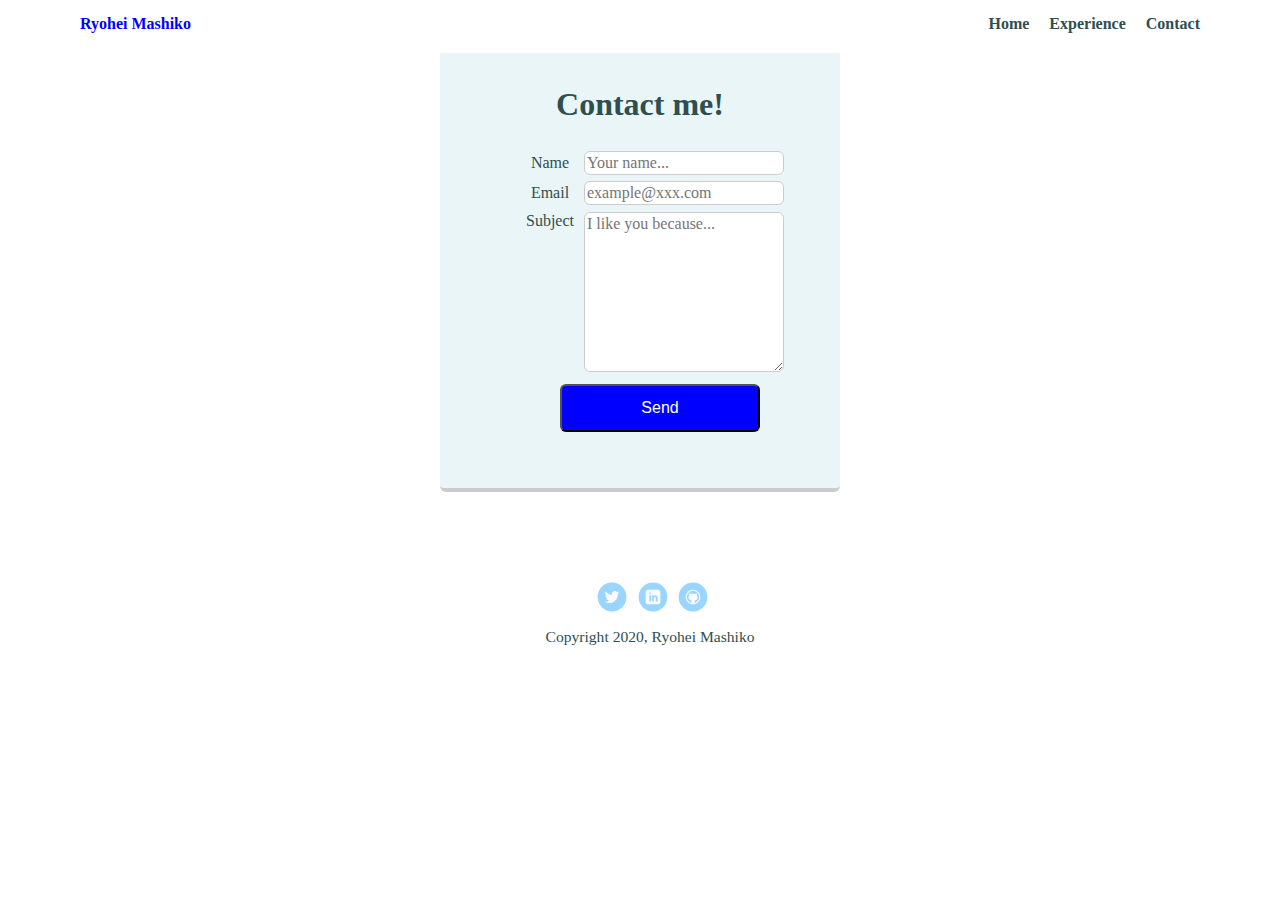
==== contact.html @ 9ba8de2b "Update" ====
<!doctype html>
<html lang="en">
<head>
  <meta charset="utf-8">
  <title>Ryohei Mashiko's Profile</title>
  <meta name="viewport" content="width=device-width, initial-scale=1.0">
  <link rel="stylesheet" href="styles.css">
  <link href="https://fonts.googleapis.com/css?family=Muli%7CRoboto:400,300,500,700,900" rel="stylesheet"></head>
  <body>
    
    <nav class="main-nav">
      <ul class="nav">
        <li class="name">Ryohei Mashiko</li>
        <li><a href="index.html">Home</a></li>
        <li><a href="experience.html">Experience</a></li>
        <li><a href="contact.html">Contact</a></li>
      </ul>
    </nav>
    
    <main class="flex">
      <article class="contact">
        <form>
          <h1>Contact me!</h1>
          <ul>
            <li>
              <label for="Name">Name</label>
              <input type="text" id="Name" name="Name" placeholder="Your name...">
            </li>
            <li>
              <label for="Email">Email</label>
              <input id="Email" name="Email" placeholder="example@xxx.com">
            </li>
            <li>
              <label for="Subject">Subject</label>
              <textarea id="Subject" name="Subject" placeholder="I like you because..."></textarea>
            </li>
            <li class="button">
              <button class="button" type="Submit">Send</button>
            </li> 
          </ul>
        </form>
      </article>
    </main>
    
    <footer>
      <ul>
        <li><a href="#" class="social twitter">Twitter</a></li>
        <li><a href="#" class="social linkedin">LinkedIn</a></li>
        <li><a href="#" class="social github">Github</a></li>
      </ul>
      <p class="copyright">Copyright 2020, Ryohei Mashiko</p>
    </footer>
  </body>
</head>
</html>
---- styles.css ----
/* Global Layout Set-up */
* { 
  box-sizing: border-box;
}
  
body {
  margin: 0;
  padding: 0;
  text-align: center;
  font-family: 'Times New Roman';
  color: darkslategray;
  background: rgb(255, 255, 255);
}
/* Link Styles */

a {
  text-decoration: none;
  color: darkslategrey;
}


/* Section Styles */

.main-nav {
  width: 100%;
  background: white;
  min-height: 30px;
  padding: 10px;
  position: fixed;
  text-align: center;
}
.nav {
  display: flex;
  justify-content: space-around;
  font-weight: 700;
  list-style-type: none;
  margin: 0 auto;
  padding: 0;
}

.nav .name {
    display: block;
    margin-right: auto;
    color: blue;
}
.nav li {
  padding: 5px 10px 10px 10px;
}
.nav a {
  transition: all .5s;
}
.nav a:hover {
  color: skyblue
}

header {
  text-align: center;
  background: url('imgs/img back.jpg') no-repeat top center ;
  background-size: cover;
  overflow: hidden;
  padding-top: 60px;
}

.experience_back {
  text-align: center;
  background: url('imgs/img experience.jpg') no-repeat top center ;
  background-size: cover;
  overflow: hidden;
  padding-top: 60px;
  background-position: 0% 60%;
}
header {
  line-height: 1.5;
}
header .profile-image {
  margin-top: 50px;
  width: 150px;
  height: 150px;
  border-radius: 5px;
  border: 5px solid white;
  transition: all 1.5s;
}
header .profile-image:hover {
  transform: scale(1.2) rotate(360deg);
}
.tag {
  background-color: white;
  color: darkslategrey;
  padding: 10px;
  border-radius: 5px;
  display: table;
  margin: 10px auto;
  letter-spacing: 0.1rem;
} 

.exp{
  margin:10%;
}
.location {
  background-color:white;
  color: darkslategrey;
}
.card {
  margin: 30px;
  padding: 20px 40px 40px;
  max-width: 500px;
  text-align: left;
  background: rgb(234, 245, 248);
  border-bottom: 4px solid #ccc;
  border-radius: 6px;
  transition: all .5s;
}
.card:hover {
  border-color: skyblue;
}

/* added function about list of experience */
.cardlist li {
  padding-top: 0.3rem;

}

ul.skills {
  padding: 0;
  text-align: center;
}

.skills li {
  border-radius: 6px;
  display: inline-block;
  background: blue;
  color: white;
  padding: 5px 10px;
  margin: 2px;
}

.skills li:nth-child(odd) {
  background: #0399ff;
}

footer {
  width: 100%;
  min-height: 30px;
  padding: 20px 0 40px 20px;
}

footer .copyright {
  top: -8px;
  font-size: .75em;
}

footer ul {
  list-style-type: none;
  margin: 0;
  padding: 0;
}

footer ul li {
  display: inline-block;
}

a.social {
  display: inline-block;
  text-indent: -9999px;
  margin-left: 5px;
  width: 30px;
  height: 30px;
  background-size: 30px 30px;
  opacity: .4;
  transition: all .5s;
}
a.twitter {
  background-image: url(imgs/twitter.svg);
}
a.linkedin {
  background-image: url(imgs/linkedin.svg);
}
a.github {
  background-image: url(imgs/github.svg);
}
a.social:hover {
  opacity: 1;
}
.clearfix {
  clear: both;
}

/* Styles for larger screens */
@media screen and (min-width: 720px) {
  
  .flex {
      display: -ms-flexbox;      /* TWEENER - IE 10 */
      display: flex; 
      max-width: 1200px;
      -ms-flex-pack: distribute;
      justify-content: space-around;
      margin: 0 auto;
  }

  header {
    min-height: 470px;
  }

  .nav {
    max-width: 1200px;
    padding: 0 30px;
  }


  main {
    padding-top: 20px;
  }

  main p {
    line-height: 1.6em;
  }

  footer {
    font-size: 1.3em;
    max-width: 1200px;
    margin: 40px auto;
  }

}

  /* CSS for contact.html */
 form {
  margin: 30px;
  padding: 20px 40px 40px;
  width: 400px;
  text-align: left;
  background: rgb(234, 245, 248);
  border-bottom: 4px solid #ccc;
  border-radius: 6px;
  transition: all .5s;
 }

 form:hover {
  border-color: skyblue;
}
  h1 {
  margin-top: 1rem;
  text-align: center;
  }

  .contact ul {
    list-style: none;
  }

  .contact li {
    padding-top: 0.4rem;
  }

  label {
    display: inline-block;
    width: 60px;
    text-align: center;
  }
 
  input, textarea {
    font: 1em 'Times New Roman';
    width: 200px;
    border-radius: 6px;
    border: 1px solid#ccc;
    height: 1.5rem;
  }
  textarea {
    vertical-align: top;
    height: 10rem;
  }

  .button {
    text-align: center;
  }
  button {
    display: inline-block;
    width: 200px;
    /* margin-left: 64px; */
    height: 3rem;
    border-radius: 6px;
    background-color: blue;
    color: white;
    font-size: 1rem;
    transition: all 0.5s;
    margin-top: 0.4rem;
  }

  button:hover {
    background-color: skyblue;
  }
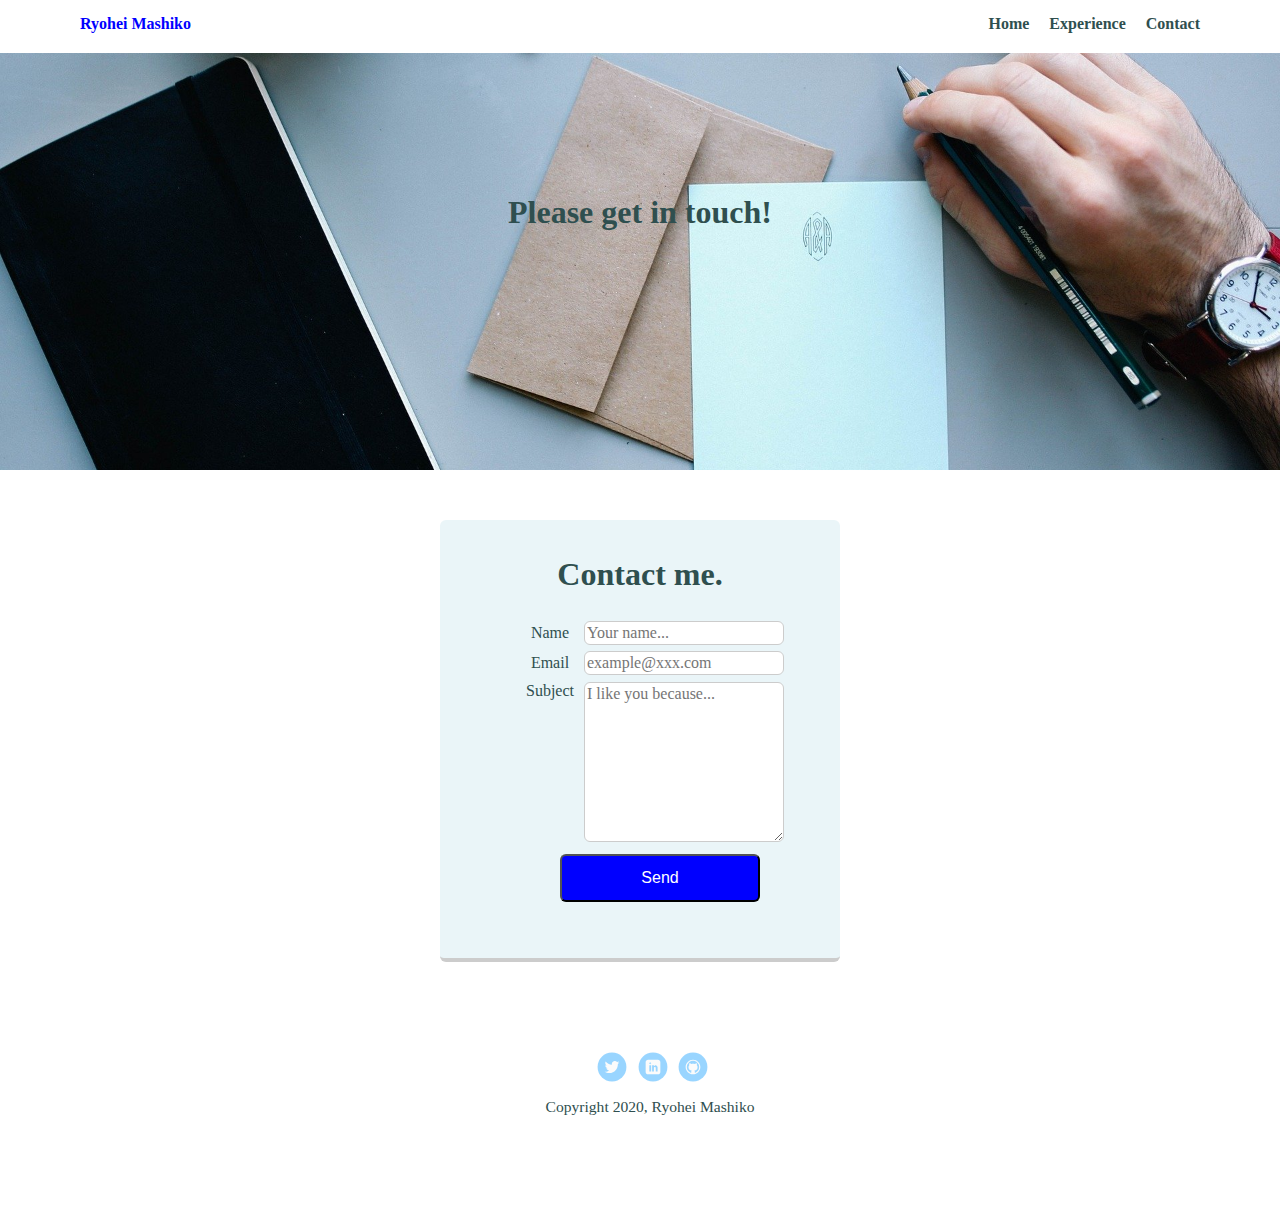
==== commit dfdd5b83: "Updated." ====
--- a/contact.html
+++ b/contact.html
@@ -7,7 +7,7 @@
   <link rel="stylesheet" href="styles.css">
   <link href="https://fonts.googleapis.com/css?family=Muli%7CRoboto:400,300,500,700,900" rel="stylesheet"></head>
   <body>
-    
+
     <nav class="main-nav">
       <ul class="nav">
         <li class="name">Ryohei Mashiko</li>
@@ -16,11 +16,15 @@
         <li><a href="contact.html">Contact</a></li>
       </ul>
     </nav>
+
+    <header class="contact_back">
+      <h1 class="name exp">Please get in touch!</h1>
+    </header>
     
     <main class="flex">
       <article class="contact">
         <form>
-          <h1>Contact me!</h1>
+          <h1>Contact me.</h1>
           <ul>
             <li>
               <label for="Name">Name</label>
--- a/styles.css
+++ b/styles.css
@@ -64,6 +64,14 @@
 .experience_back {
   text-align: center;
   background: url('imgs/img experience.jpg') no-repeat top center ;
+  background-size: cover;
+  overflow: hidden;
+  padding-top: 60px;
+  background-position: 0% 60%;
+}
+.contact_back {
+  text-align: center;
+  background: url('imgs/img contact.jpg') no-repeat top center ;
   background-size: cover;
   overflow: hidden;
   padding-top: 60px;
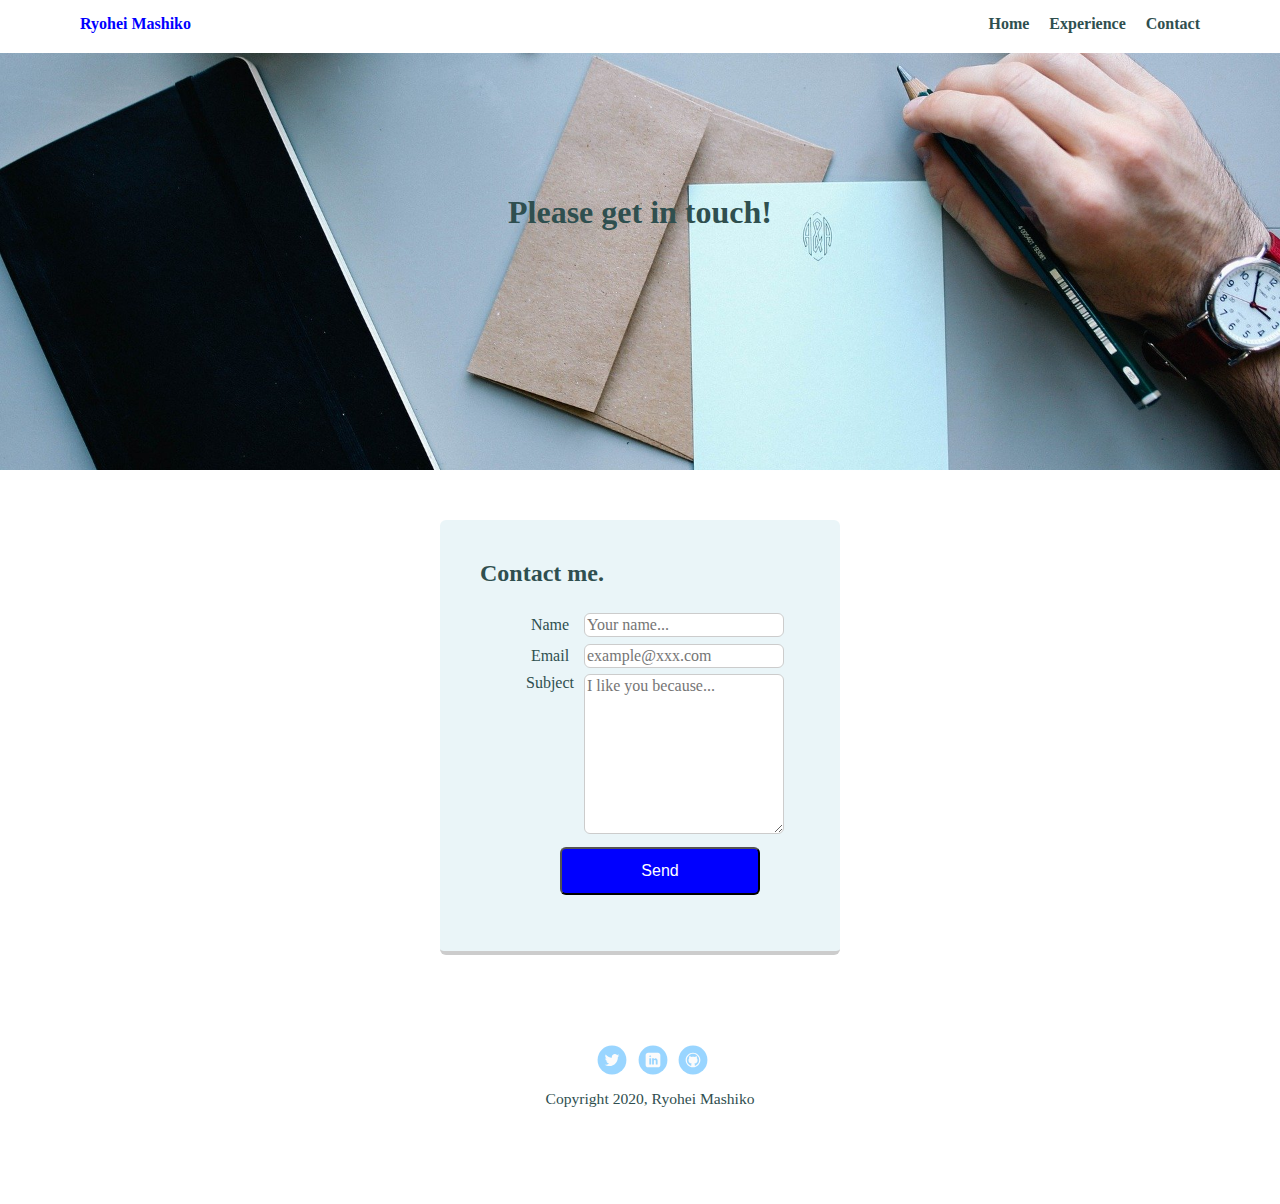
==== commit d8e5dd5a: "Update." ====
--- a/contact.html
+++ b/contact.html
@@ -16,7 +16,7 @@
         <li><a href="contact.html">Contact</a></li>
       </ul>
     </nav>
-
+    
     <header class="contact_back">
       <h1 class="name exp">Please get in touch!</h1>
     </header>
@@ -24,7 +24,7 @@
     <main class="flex">
       <article class="contact">
         <form>
-          <h1>Contact me.</h1>
+          <h2>Contact me.</h2>
           <ul>
             <li>
               <label for="Name">Name</label>
@@ -48,12 +48,11 @@
     
     <footer>
       <ul>
-        <li><a href="#" class="social twitter">Twitter</a></li>
-        <li><a href="#" class="social linkedin">LinkedIn</a></li>
-        <li><a href="#" class="social github">Github</a></li>
+        <li><a href="https://twitter.com/home" class="social twitter">Twitter</a></li>
+        <li><a href="https://www.linkedin.com/" class="social linkedin">LinkedIn</a></li>
+        <li><a href="https://github.com/" class="social github">Github</a></li>
       </ul>
       <p class="copyright">Copyright 2020, Ryohei Mashiko</p>
     </footer>
   </body>
-</head>
 </html>--- a/styles.css
+++ b/styles.css
@@ -121,6 +121,25 @@
 .card:hover {
   border-color: skyblue;
 }
+
+  /* css for images in card */
+
+  .card-image {
+    width: 100px;
+    margin-left: 50px;
+  }
+
+  .arrow {
+    display: inline-block;
+    width: 30px;
+    height: 30px;
+    border-top: 5px solid skyblue;
+    border-right: 5px solid skyblue;
+    transform: rotate(45deg);
+    vertical-align: center;
+    margin-bottom: 30px;
+  }
+
 
 /* added function about list of experience */
 .cardlist li {
